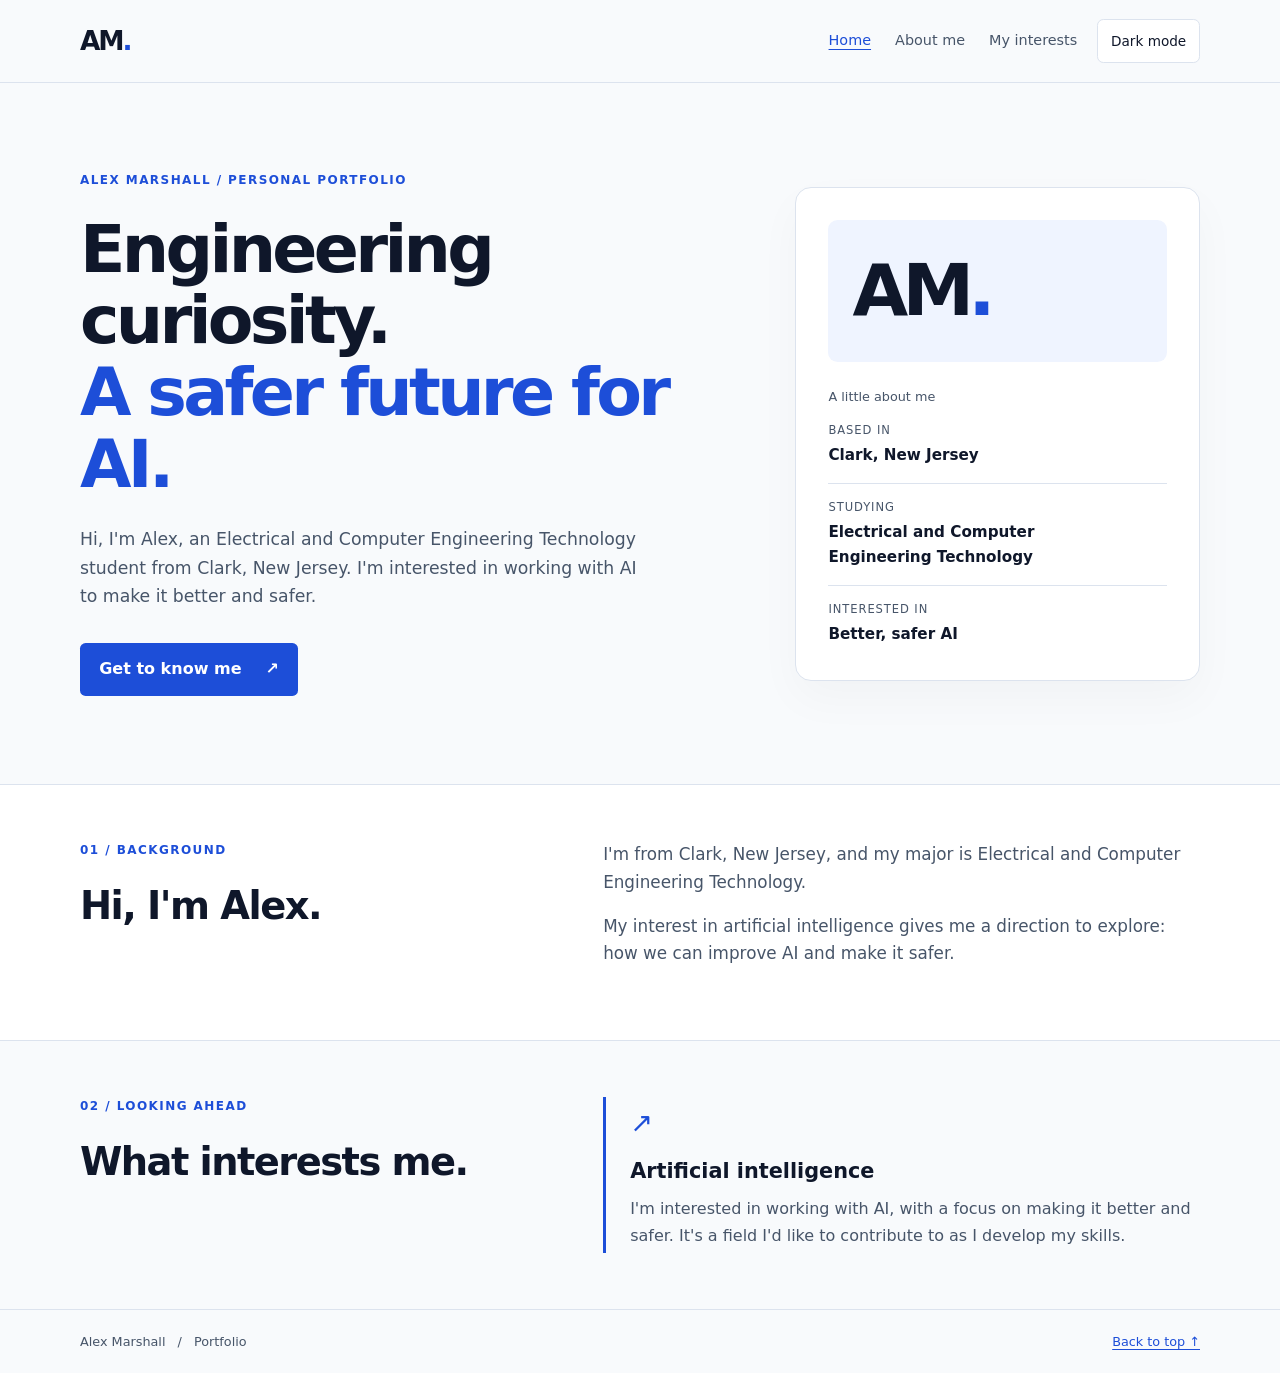
==== index.html @ 7beba582 "Build Alex Marshall portfolio home page" ====
<!DOCTYPE html>
<html lang="en">
<head>
  <meta charset="UTF-8">
  <meta name="viewport" content="width=device-width, initial-scale=1.0">
  <meta name="description" content="Meet Alex Marshall, an Electrical and Computer Engineering Technology student from Clark, New Jersey, interested in making AI better and safer.">
  <title>Alex Marshall | Portfolio</title>
  <link rel="stylesheet" href="css/styles.css">
  <script src="js/main.js" defer></script>
</head>
<body>
  <a class="skip-link" href="#main">Skip to content</a>
  <header class="site-header">
    <div class="container header-inner">
      <a class="wordmark" href="index.html" aria-label="Alex Marshall, home">AM<span aria-hidden="true">.</span></a>
      <button class="menu-toggle" type="button" aria-expanded="false" aria-controls="main-nav" hidden>Menu</button>
      <nav id="main-nav" aria-label="Main navigation">
        <a href="index.html" aria-current="page">Home</a>
        <a href="#about">About me</a>
        <a href="#interests">My interests</a>
      </nav>
      <button class="theme-toggle" type="button" aria-pressed="false" hidden>Dark mode</button>
    </div>
  </header>
  <main id="main">
    <section class="hero container" aria-labelledby="intro-title">
      <div class="hero-copy">
        <p class="eyebrow">Alex Marshall / Personal portfolio</p>
        <h1 id="intro-title">Engineering curiosity.<br><span>A safer future for AI.</span></h1>
        <p class="intro">Hi, I'm Alex, an Electrical and Computer Engineering Technology student from Clark, New Jersey. I'm interested in working with AI to make it better and safer.</p>
        <a class="button" href="#about">Get to know me <span aria-hidden="true">↗</span></a>
      </div>
      <aside class="profile-card" aria-label="Alex at a glance">
        <div class="monogram" aria-hidden="true">AM<span>.</span></div>
        <p class="card-caption">A little about me</p>
        <dl>
          <div><dt>Based in</dt><dd>Clark, New Jersey</dd></div>
          <div><dt>Studying</dt><dd>Electrical and Computer<br>Engineering Technology</dd></div>
          <div><dt>Interested in</dt><dd>Better, safer AI</dd></div>
        </dl>
      </aside>
    </section>
    <section class="about-section" id="about" aria-labelledby="about-title">
      <div class="container section-grid">
        <div><p class="eyebrow">01 / Background</p><h2 id="about-title">Hi, I'm Alex.</h2></div>
        <div class="section-copy"><p>I'm from Clark, New Jersey, and my major is Electrical and Computer Engineering Technology.</p><p>My interest in artificial intelligence gives me a direction to explore: how we can improve AI and make it safer.</p></div>
      </div>
    </section>
    <section class="container interests-section section-grid" id="interests" aria-labelledby="interests-title">
      <div><p class="eyebrow">02 / Looking ahead</p><h2 id="interests-title">What interests me.</h2></div>
      <div class="interest-card"><span class="interest-mark" aria-hidden="true">↗</span><h3>Artificial intelligence</h3><p>I'm interested in working with AI, with a focus on making it better and safer. It's a field I'd like to contribute to as I develop my skills.</p></div>
    </section>
  </main>
  <footer class="site-footer"><div class="container footer-inner"><p>Alex Marshall <span aria-hidden="true">/</span> Portfolio</p><a href="#main">Back to top ↑</a></div></footer>
</body>
</html>
---- css/styles.css ----
:root {
  color-scheme: light;
  --background: #f8fafc;
  --surface: #ffffff;
  --text: #0f172a;
  --muted: #475569;
  --accent: #1d4ed8;
  --line: #dce3ee;
  --tint: #eff4ff;
}
:root[data-theme="dark"] {
  color-scheme: dark;
  --background: #0f172a;
  --surface: #18243a;
  --text: #f8fafc;
  --muted: #cbd5e1;
  --accent: #93b4ff;
  --line: #334155;
  --tint: #1b2d4c;
}
* { box-sizing: border-box; }
html { scroll-padding-top: 2rem; }
body { margin: 0; background: var(--background); color: var(--text); font-family: system-ui, -apple-system, BlinkMacSystemFont, "Segoe UI", sans-serif; line-height: 1.65; }
a { color: var(--accent); text-underline-offset: .25em; }
a:hover { text-decoration-thickness: 2px; }
button { font: inherit; cursor: pointer; }
:focus-visible { outline: 3px solid var(--accent); outline-offset: 5px; }
[hidden] { display: none !important; }
.container { width: min(1120px, calc(100% - 3rem)); margin-inline: auto; }
.skip-link { position: absolute; top: .5rem; left: 1rem; z-index: 5; padding: .75rem 1rem; background: var(--surface); transform: translateY(-160%); }
.skip-link:focus { transform: translateY(0); }
.site-header { border-bottom: 1px solid var(--line); }
.header-inner { display: flex; align-items: center; flex-wrap: wrap; gap: 1.25rem; padding-block: 1.2rem; }
.wordmark { color: var(--text); font-size: 1.65rem; font-weight: 850; letter-spacing: -.08em; text-decoration: none; margin-right: auto; }
.wordmark span, .monogram span { color: var(--accent); }
nav { display: flex; flex-wrap: wrap; gap: 1.5rem; }
nav a { color: var(--muted); text-decoration: none; font-size: .9rem; }
nav a[aria-current] { color: var(--accent); text-decoration: underline; }
.theme-toggle, .menu-toggle { border: 1px solid var(--line); border-radius: .4rem; background: var(--surface); color: var(--text); padding: .45rem .8rem; font-size: .85rem; min-height: 44px; }
.hero { display: grid; gap: 3rem; padding-block: 4rem; align-items: center; }
.eyebrow { color: var(--accent); font-size: .75rem; font-weight: 700; letter-spacing: .12em; text-transform: uppercase; margin: 0 0 1.4rem; }
h1 { font-size: clamp(2.5rem, 5.2vw, 4.3rem); line-height: 1.08; letter-spacing: -.055em; margin: 0 0 1.5rem; font-weight: 800; }
h1 span { color: var(--accent); }
.intro { color: var(--muted); max-width: 560px; font-size: 1.08rem; margin-bottom: 2rem; }
.button { display: inline-flex; align-items: center; gap: 1.5rem; padding: .85rem 1.2rem; background: #1d4ed8; color: white; text-decoration: none; border-radius: .35rem; font-weight: 600; }
.button:hover { background: #1e40af; }
.profile-card { border: 1px solid var(--line); border-radius: 1rem; background: var(--surface); padding: 2rem; box-shadow: 0 18px 45px #0f172a08; }
.monogram { background: var(--tint); border-radius: .6rem; padding: 1.5rem; font-size: 4.5rem; line-height: 1.3; font-weight: 800; letter-spacing: -.08em; }
.card-caption { margin: 1.5rem 0 0; font-size: .8rem; color: var(--muted); }
dl { margin: 0; }
dl div { padding-block: .9rem; border-bottom: 1px solid var(--line); }
dl div:last-child { border: 0; padding-bottom: 0; }
dt { font-size: .72rem; text-transform: uppercase; letter-spacing: .08em; color: var(--muted); }
dd { margin: .2rem 0 0; font-size: .95rem; font-weight: 600; }
.about-section { background: var(--surface); border-block: 1px solid var(--line); padding-block: 3.5rem; }
.section-grid { display: grid; gap: 1rem; }
h2 { font-size: clamp(1.8rem, 3vw, 2.4rem); line-height: 1.2; letter-spacing: -.04em; margin: 0; }
.section-copy p { margin: 0 0 1rem; color: var(--muted); font-size: 1.05rem; }
.interests-section { padding-block: 3.5rem; }
.interest-card { border-left: 3px solid var(--accent); padding: .25rem 0 .25rem 1.5rem; }
.interest-mark { font-size: 1.7rem; color: var(--accent); }
h3 { margin: .5rem 0; font-size: 1.3rem; }
.interest-card p { margin: 0; color: var(--muted); }
.site-footer { border-top: 1px solid var(--line); padding-block: 1.3rem; color: var(--muted); font-size: .8rem; }
.footer-inner { display: flex; justify-content: space-between; gap: 1rem; flex-wrap: wrap; align-items: center; }
.footer-inner p { margin: 0; }
.footer-inner span { padding-inline: .5rem; }
@media (min-width: 760px) {
  .hero { grid-template-columns: 1.65fr 1fr; padding-block: 5.5rem; }
  .section-grid { grid-template-columns: 1fr 1.3fr; gap: 4rem; }
}
@media (max-width: 759px) {
  .container { width: calc(100% - 2rem); }
  nav { width: 100%; gap: .25rem; flex-direction: column; }
  nav a { padding: .6rem 0; }
  .theme-toggle { margin-left: 0; }
  .profile-card { max-width: 440px; width: 100%; }
  .hero { gap: 2rem; }
}
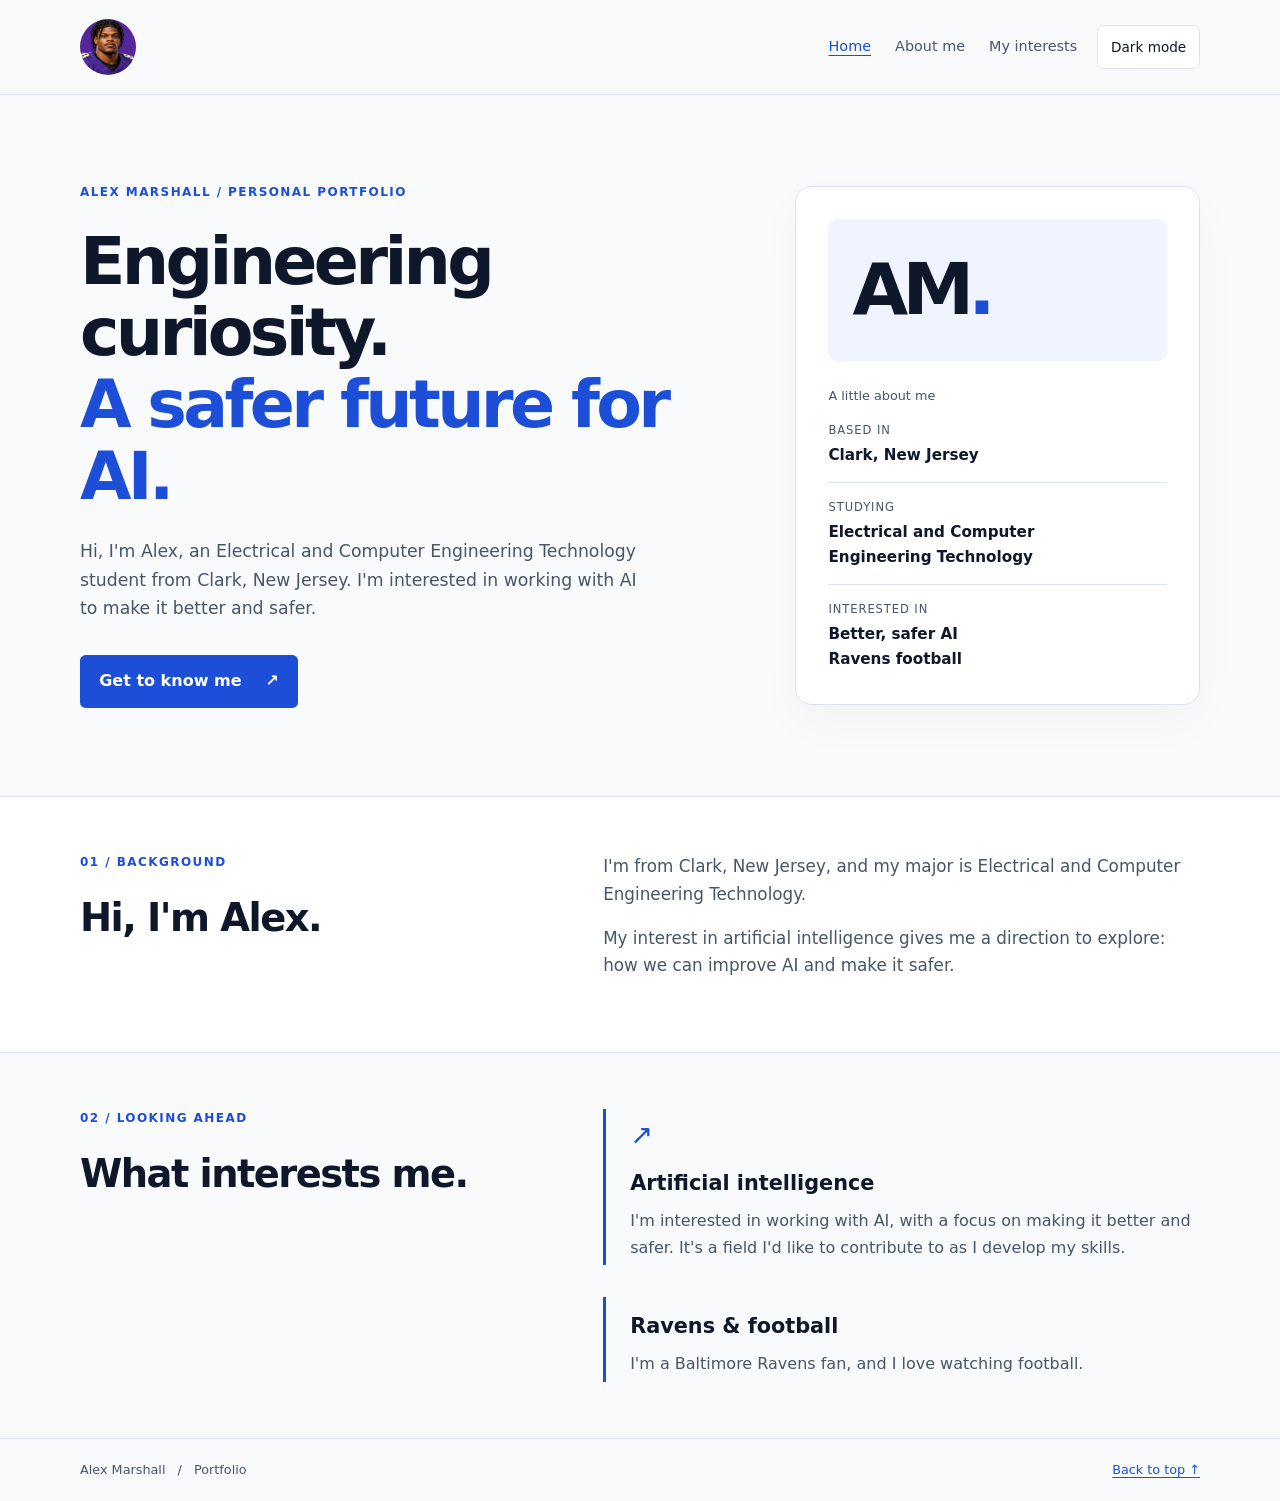
==== commit bf9c2c48: "Add Lamar Jackson portrait and Ravens interests" ====
--- a/index.html
+++ b/index.html
@@ -12,7 +12,7 @@
   <a class="skip-link" href="#main">Skip to content</a>
   <header class="site-header">
     <div class="container header-inner">
-      <a class="wordmark" href="index.html" aria-label="Alex Marshall, home">AM<span aria-hidden="true">.</span></a>
+      <a class="home-avatar" href="index.html" aria-label="Alex Marshall, home"><img src="images/lamar-jackson.jpg" alt="AI-generated illustration of Lamar Jackson in a purple football jersey" width="56" height="56"></a>
       <button class="menu-toggle" type="button" aria-expanded="false" aria-controls="main-nav" hidden>Menu</button>
       <nav id="main-nav" aria-label="Main navigation">
         <a href="index.html" aria-current="page">Home</a>
@@ -36,7 +36,7 @@
         <dl>
           <div><dt>Based in</dt><dd>Clark, New Jersey</dd></div>
           <div><dt>Studying</dt><dd>Electrical and Computer<br>Engineering Technology</dd></div>
-          <div><dt>Interested in</dt><dd>Better, safer AI</dd></div>
+          <div><dt>Interested in</dt><dd>Better, safer AI<br>Ravens football</dd></div>
         </dl>
       </aside>
     </section>
@@ -48,7 +48,10 @@
     </section>
     <section class="container interests-section section-grid" id="interests" aria-labelledby="interests-title">
       <div><p class="eyebrow">02 / Looking ahead</p><h2 id="interests-title">What interests me.</h2></div>
-      <div class="interest-card"><span class="interest-mark" aria-hidden="true">↗</span><h3>Artificial intelligence</h3><p>I'm interested in working with AI, with a focus on making it better and safer. It's a field I'd like to contribute to as I develop my skills.</p></div>
+      <div class="interest-list">
+        <div class="interest-card"><span class="interest-mark" aria-hidden="true">↗</span><h3>Artificial intelligence</h3><p>I'm interested in working with AI, with a focus on making it better and safer. It's a field I'd like to contribute to as I develop my skills.</p></div>
+        <div class="interest-card"><h3>Ravens &amp; football</h3><p>I'm a Baltimore Ravens fan, and I love watching football.</p></div>
+      </div>
     </section>
   </main>
   <footer class="site-footer"><div class="container footer-inner"><p>Alex Marshall <span aria-hidden="true">/</span> Portfolio</p><a href="#main">Back to top ↑</a></div></footer>
--- a/css/styles.css
+++ b/css/styles.css
@@ -31,8 +31,9 @@
 .skip-link:focus { transform: translateY(0); }
 .site-header { border-bottom: 1px solid var(--line); }
 .header-inner { display: flex; align-items: center; flex-wrap: wrap; gap: 1.25rem; padding-block: 1.2rem; }
-.wordmark { color: var(--text); font-size: 1.65rem; font-weight: 850; letter-spacing: -.08em; text-decoration: none; margin-right: auto; }
-.wordmark span, .monogram span { color: var(--accent); }
+.home-avatar { display: block; flex-shrink: 0; margin-right: auto; border-radius: 50%; }
+.home-avatar img { display: block; width: 56px; height: 56px; border-radius: 50%; object-fit: cover; }
+.monogram span { color: var(--accent); }
 nav { display: flex; flex-wrap: wrap; gap: 1.5rem; }
 nav a { color: var(--muted); text-decoration: none; font-size: .9rem; }
 nav a[aria-current] { color: var(--accent); text-decoration: underline; }
@@ -57,6 +58,7 @@
 h2 { font-size: clamp(1.8rem, 3vw, 2.4rem); line-height: 1.2; letter-spacing: -.04em; margin: 0; }
 .section-copy p { margin: 0 0 1rem; color: var(--muted); font-size: 1.05rem; }
 .interests-section { padding-block: 3.5rem; }
+.interest-list { display: grid; gap: 2rem; }
 .interest-card { border-left: 3px solid var(--accent); padding: .25rem 0 .25rem 1.5rem; }
 .interest-mark { font-size: 1.7rem; color: var(--accent); }
 h3 { margin: .5rem 0; font-size: 1.3rem; }
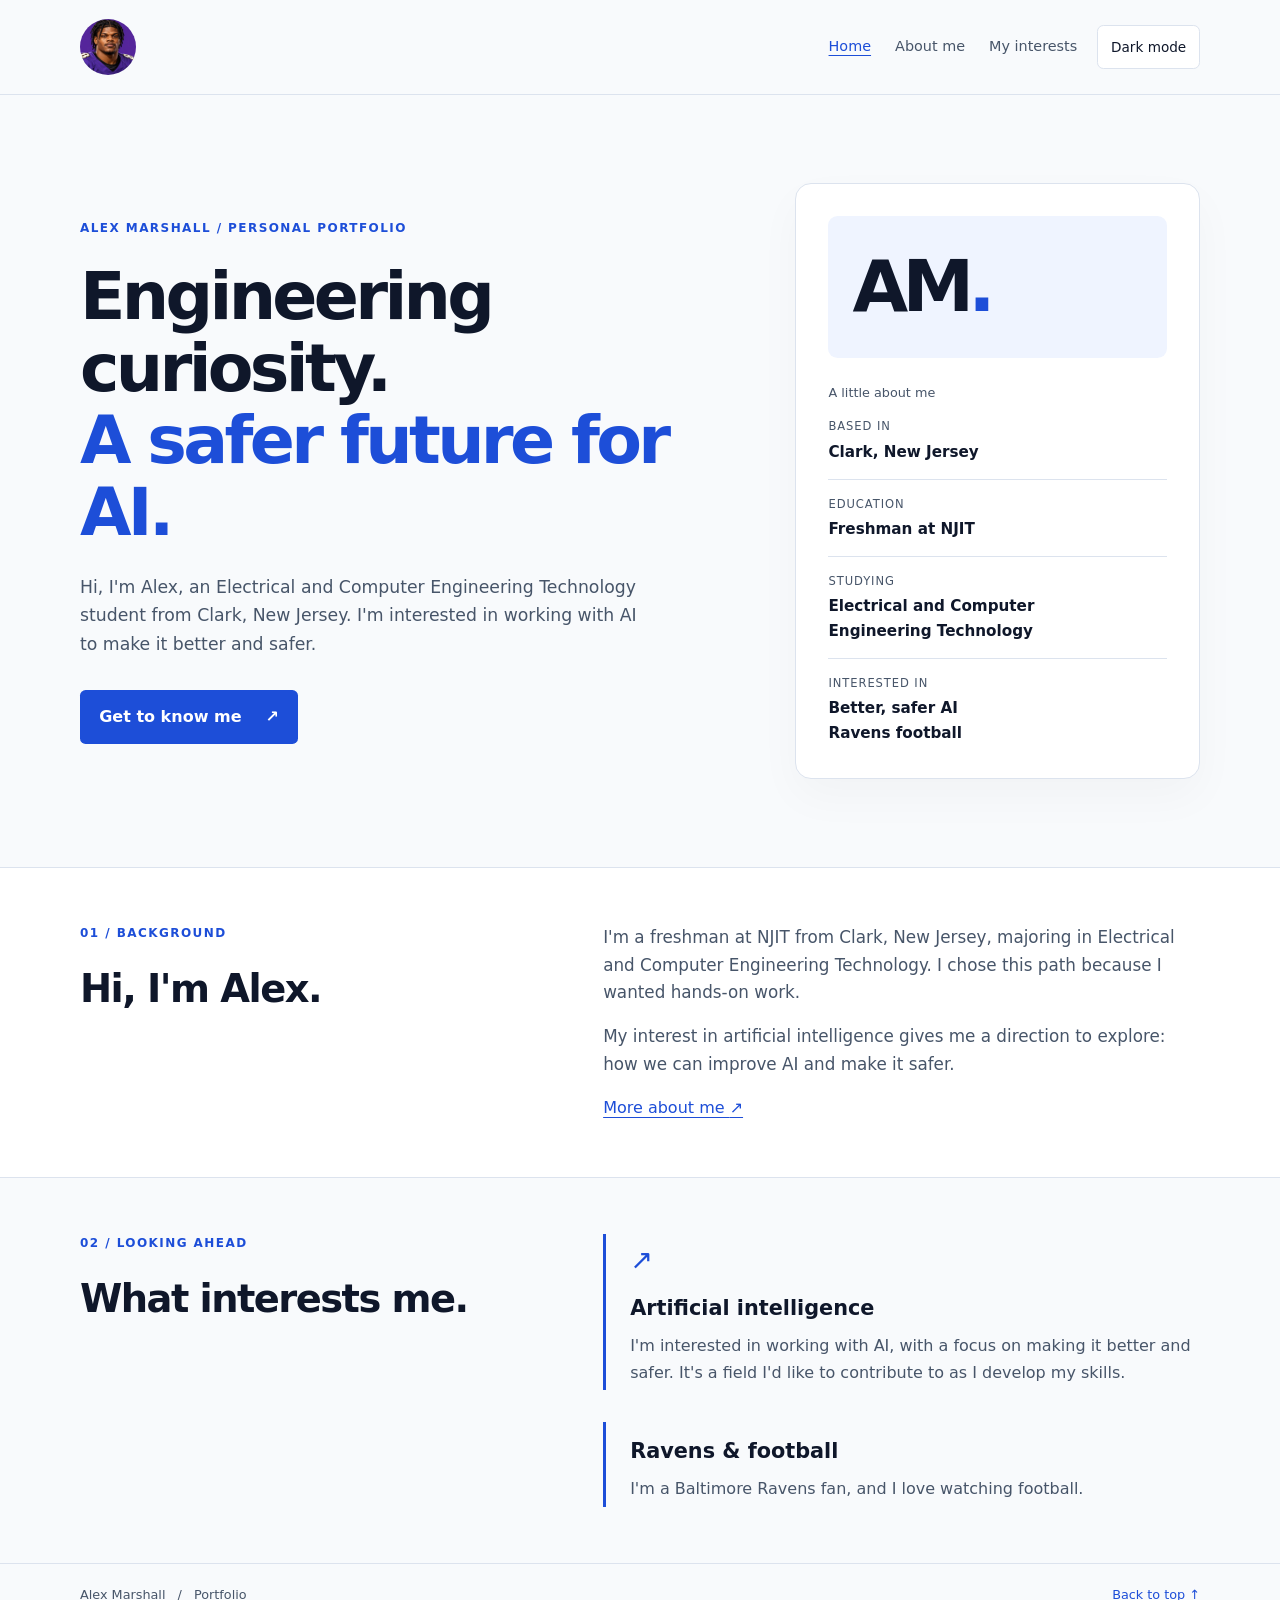
==== commit 9797a1c9: "Add About Me page with NJIT background and career goals" ====
--- a/index.html
+++ b/index.html
@@ -16,7 +16,7 @@
       <button class="menu-toggle" type="button" aria-expanded="false" aria-controls="main-nav" hidden>Menu</button>
       <nav id="main-nav" aria-label="Main navigation">
         <a href="index.html" aria-current="page">Home</a>
-        <a href="#about">About me</a>
+        <a href="about.html">About me</a>
         <a href="#interests">My interests</a>
       </nav>
       <button class="theme-toggle" type="button" aria-pressed="false" hidden>Dark mode</button>
@@ -28,13 +28,14 @@
         <p class="eyebrow">Alex Marshall / Personal portfolio</p>
         <h1 id="intro-title">Engineering curiosity.<br><span>A safer future for AI.</span></h1>
         <p class="intro">Hi, I'm Alex, an Electrical and Computer Engineering Technology student from Clark, New Jersey. I'm interested in working with AI to make it better and safer.</p>
-        <a class="button" href="#about">Get to know me <span aria-hidden="true">↗</span></a>
+        <a class="button" href="about.html">Get to know me <span aria-hidden="true">↗</span></a>
       </div>
       <aside class="profile-card" aria-label="Alex at a glance">
         <div class="monogram" aria-hidden="true">AM<span>.</span></div>
         <p class="card-caption">A little about me</p>
         <dl>
           <div><dt>Based in</dt><dd>Clark, New Jersey</dd></div>
+          <div><dt>Education</dt><dd>Freshman at NJIT</dd></div>
           <div><dt>Studying</dt><dd>Electrical and Computer<br>Engineering Technology</dd></div>
           <div><dt>Interested in</dt><dd>Better, safer AI<br>Ravens football</dd></div>
         </dl>
@@ -43,7 +44,7 @@
     <section class="about-section" id="about" aria-labelledby="about-title">
       <div class="container section-grid">
         <div><p class="eyebrow">01 / Background</p><h2 id="about-title">Hi, I'm Alex.</h2></div>
-        <div class="section-copy"><p>I'm from Clark, New Jersey, and my major is Electrical and Computer Engineering Technology.</p><p>My interest in artificial intelligence gives me a direction to explore: how we can improve AI and make it safer.</p></div>
+        <div class="section-copy"><p>I'm a freshman at NJIT from Clark, New Jersey, majoring in Electrical and Computer Engineering Technology. I chose this path because I wanted hands-on work.</p><p>My interest in artificial intelligence gives me a direction to explore: how we can improve AI and make it safer.</p><a href="about.html">More about me <span aria-hidden="true">↗</span></a></div>
       </div>
     </section>
     <section class="container interests-section section-grid" id="interests" aria-labelledby="interests-title">
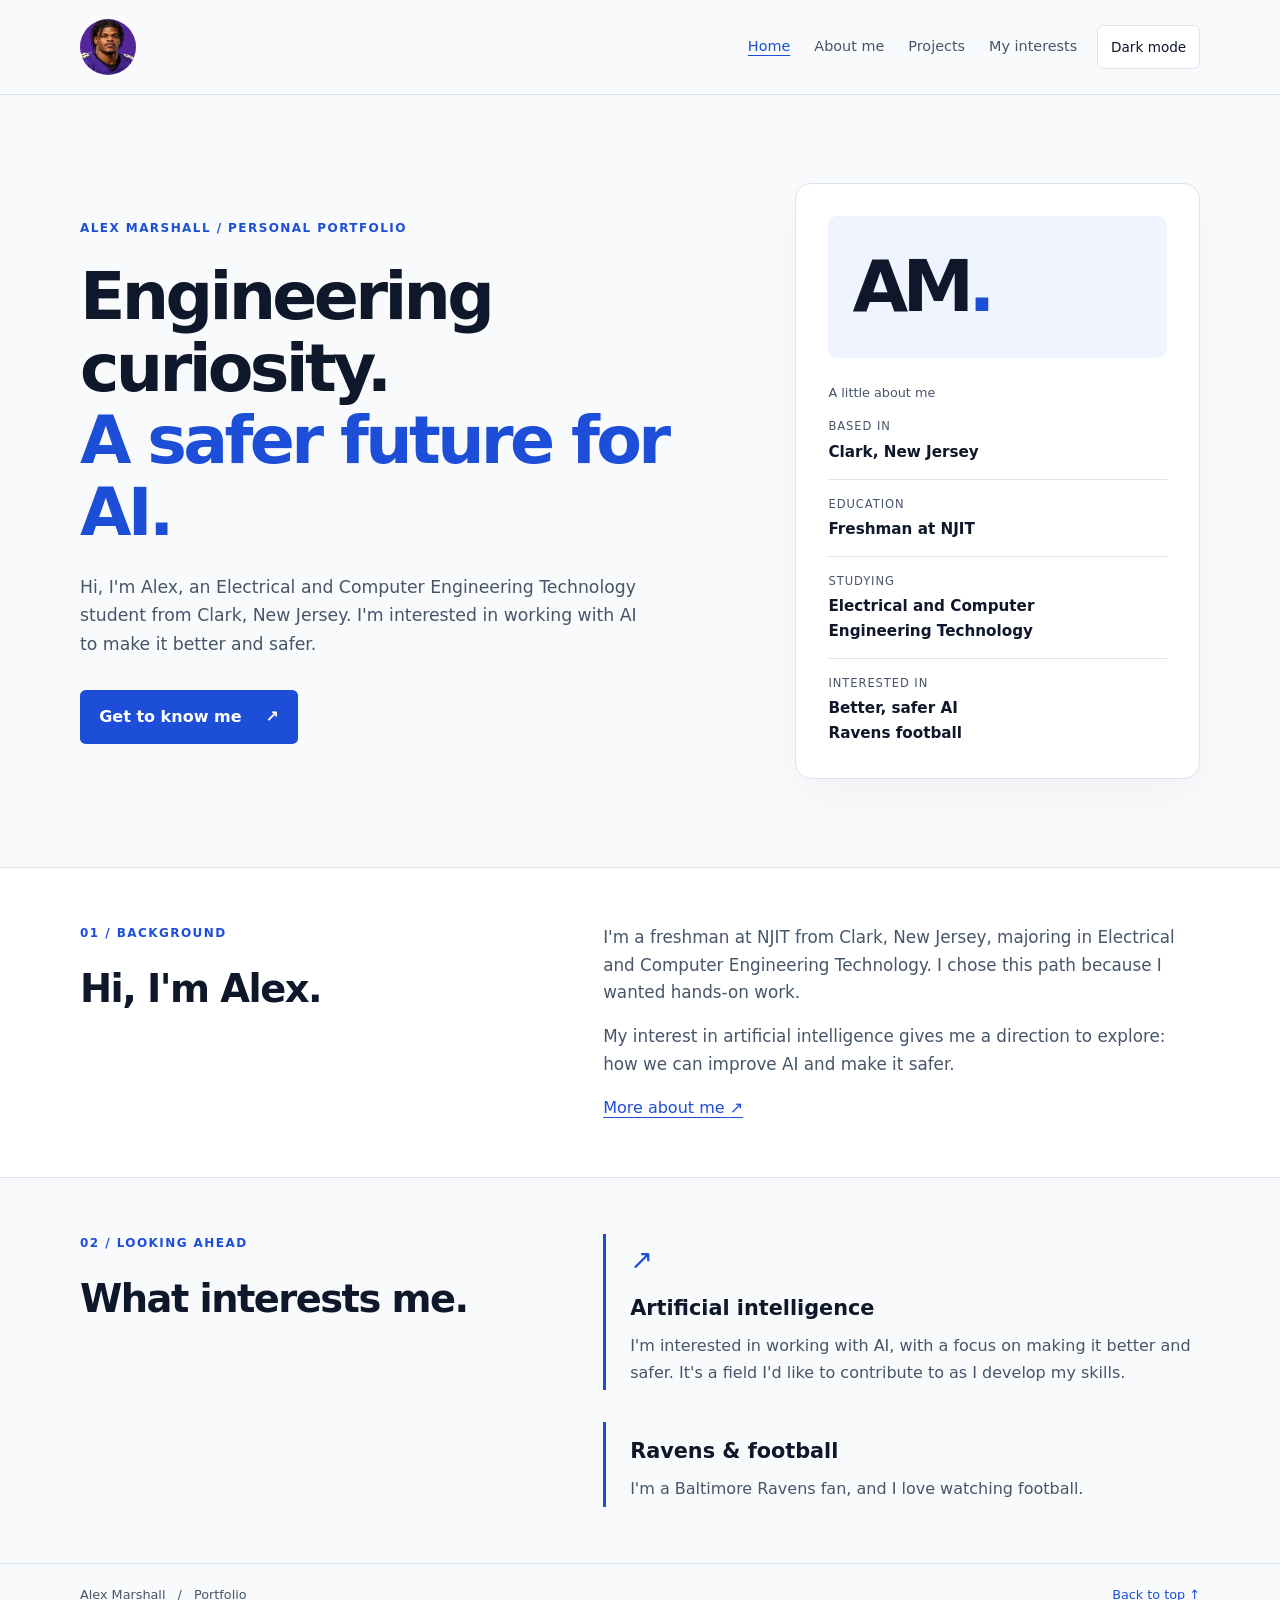
==== commit 314fddd5: "Add projects page with interactive Onshape CAD model viewer" ====
--- a/index.html
+++ b/index.html
@@ -17,6 +17,7 @@
       <nav id="main-nav" aria-label="Main navigation">
         <a href="index.html" aria-current="page">Home</a>
         <a href="about.html">About me</a>
+        <a href="projects.html">Projects</a>
         <a href="#interests">My interests</a>
       </nav>
       <button class="theme-toggle" type="button" aria-pressed="false" hidden>Dark mode</button>
--- a/css/styles.css
+++ b/css/styles.css
@@ -19,6 +19,23 @@
   --tint: #1b2d4c;
 }
 * { box-sizing: border-box; }
+.projects-page { padding-block: 4rem; }
+.model-viewer { padding: clamp(1rem, 3vw, 2rem); background: var(--surface); border: 1px solid var(--line); border-radius: 1rem; }
+.viewer-heading { display: flex; align-items: center; justify-content: space-between; flex-wrap: wrap; gap: 1rem; margin-bottom: 1.5rem; }
+.viewer-badge { color: var(--accent); background: var(--tint); border-radius: 2rem; padding: .4rem .8rem; font-size: .8rem; }
+#viewer-controls label { display: block; font-weight: 600; margin-bottom: .5rem; }
+#model-select { width: 100%; max-width: 24rem; padding: .7rem; font: inherit; background: var(--background); color: var(--text); border: 1px solid var(--muted); border-radius: .4rem; }
+.viewer-actions { display: flex; flex-wrap: wrap; gap: .5rem; margin-block: 1rem; }
+.viewer-actions button { background: var(--tint); color: var(--accent); border: 1px solid var(--accent); border-radius: .4rem; padding: .6rem .8rem; min-height: 44px; }
+.viewer-actions button:hover { text-decoration: underline; }
+#model-canvas { display: block; width: 100%; height: clamp(300px, 55vw, 540px); border-radius: .6rem; background: #101d32; touch-action: none; cursor: grab; }
+#model-canvas:active { cursor: grabbing; }
+#model-status { font-weight: 600; }
+#viewer-help { color: var(--muted); max-width: 78ch; font-size: .9rem; }
+.model-library { padding-top: 3.5rem; }
+.project-grid { display: grid; grid-template-columns: repeat(auto-fit, minmax(min(100%, 240px), 1fr)); gap: 1rem; margin-top: 1.5rem; }
+.project-card { padding: 1.5rem; border: 1px solid var(--line); border-radius: .6rem; background: var(--surface); }
+.project-card p { color: var(--muted); }
 html { scroll-padding-top: 2rem; }
 body { margin: 0; background: var(--background); color: var(--text); font-family: system-ui, -apple-system, BlinkMacSystemFont, "Segoe UI", sans-serif; line-height: 1.65; }
 a { color: var(--accent); text-underline-offset: .25em; }
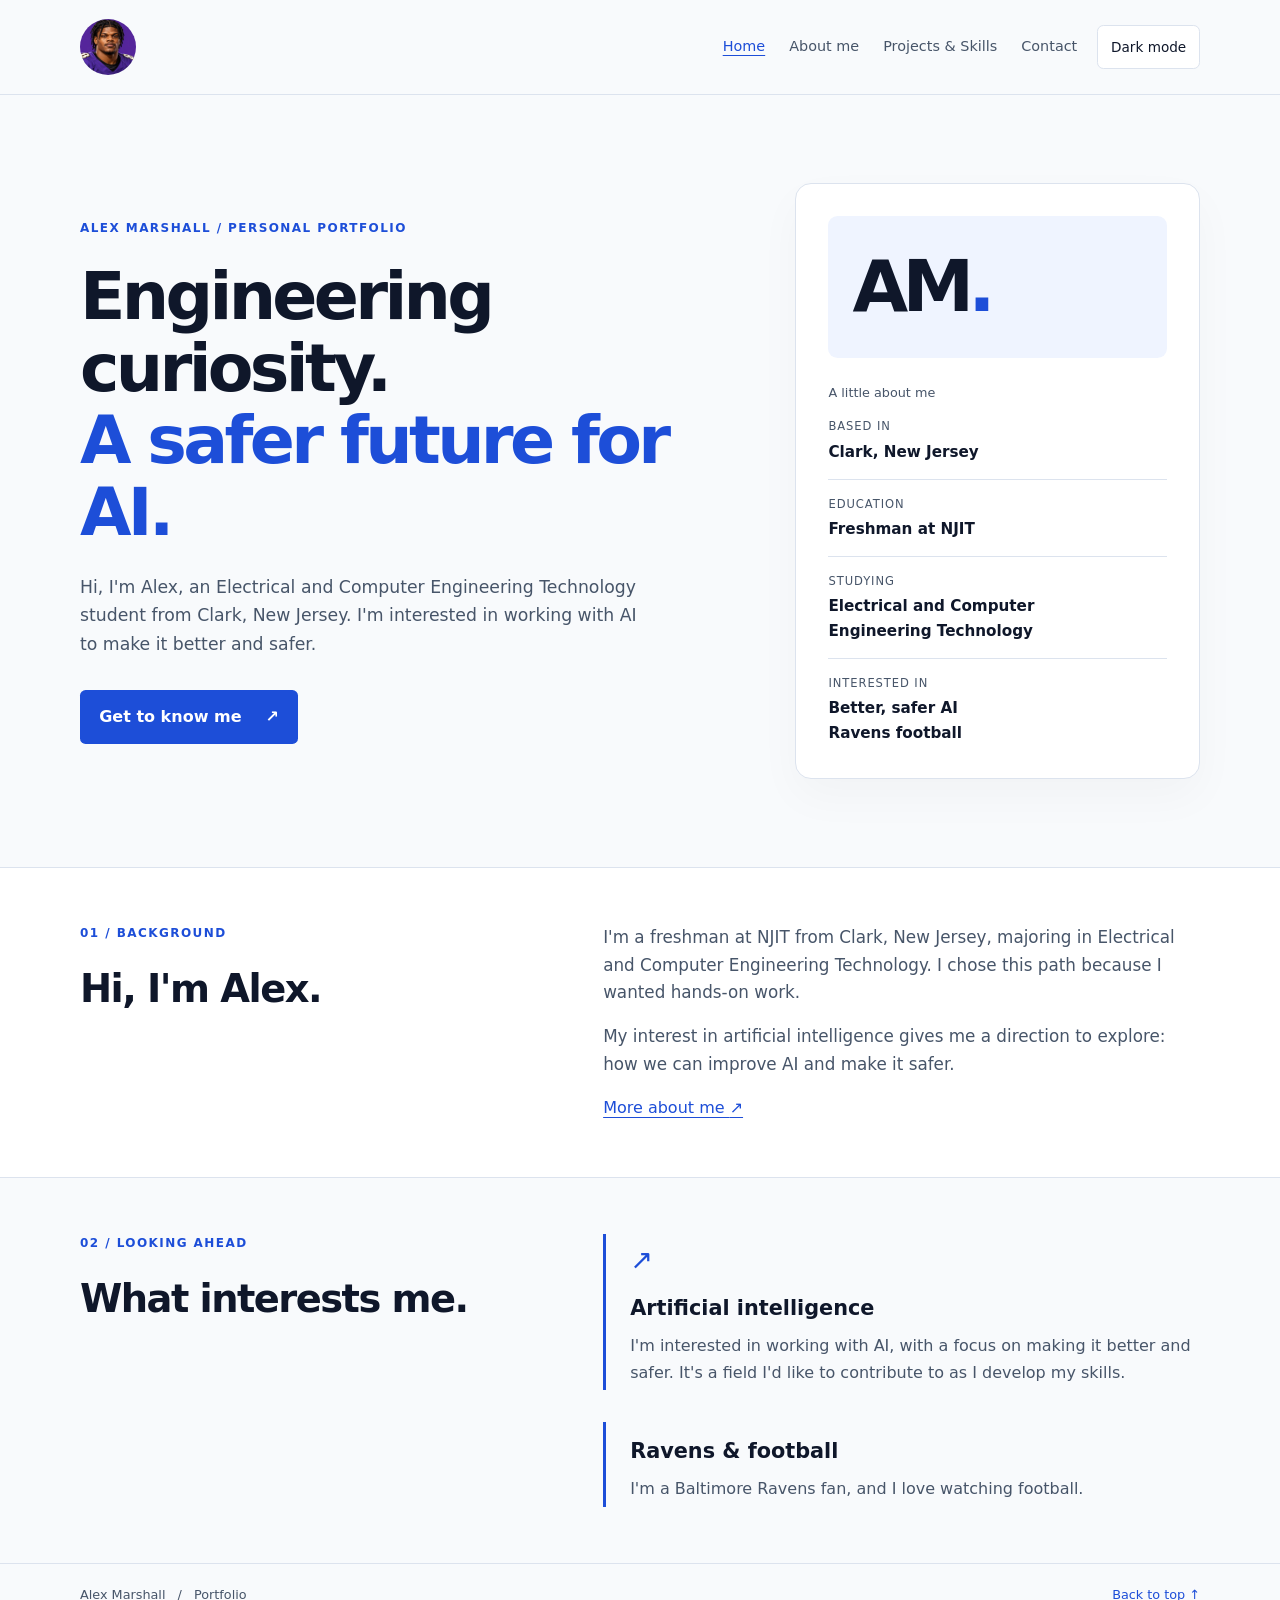
==== commit 4f25554f: "Add contact page and combine projects with Onshape skills" ====
--- a/index.html
+++ b/index.html
@@ -17,8 +17,8 @@
       <nav id="main-nav" aria-label="Main navigation">
         <a href="index.html" aria-current="page">Home</a>
         <a href="about.html">About me</a>
-        <a href="projects.html">Projects</a>
-        <a href="#interests">My interests</a>
+        <a href="projects.html">Projects &amp; Skills</a>
+        <a href="contact.html">Contact</a>
       </nav>
       <button class="theme-toggle" type="button" aria-pressed="false" hidden>Dark mode</button>
     </div>
--- a/css/styles.css
+++ b/css/styles.css
@@ -19,6 +19,10 @@
   --tint: #1b2d4c;
 }
 * { box-sizing: border-box; }
+.contact-email { overflow-wrap: anywhere; }
+.contact-note { color: var(--muted); max-width: 48ch; font-size: .9rem; }
+.skills-summary { margin-block: 0 2rem; max-width: 68ch; }
+.skills-summary p:last-child { color: var(--muted); }
 .projects-page { padding-block: 4rem; }
 .model-viewer { padding: clamp(1rem, 3vw, 2rem); background: var(--surface); border: 1px solid var(--line); border-radius: 1rem; }
 .viewer-heading { display: flex; align-items: center; justify-content: space-between; flex-wrap: wrap; gap: 1rem; margin-bottom: 1.5rem; }
